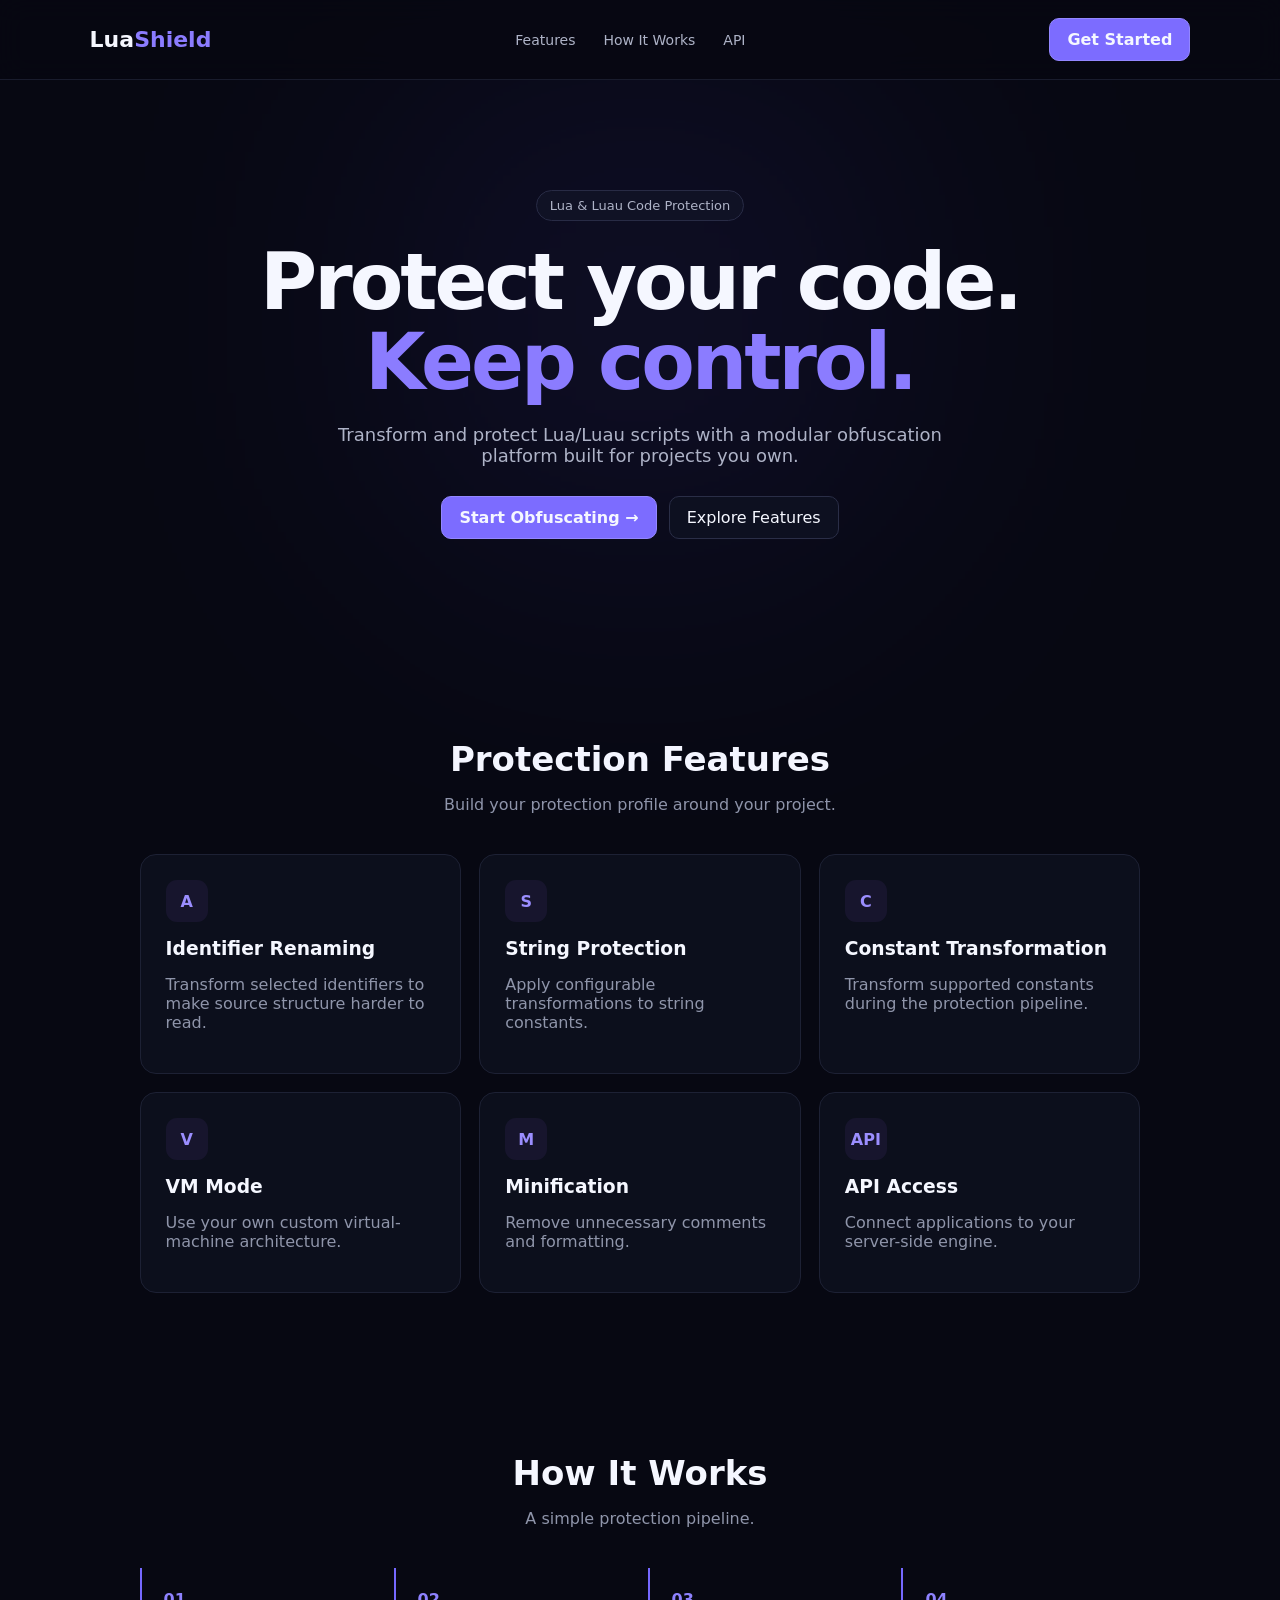
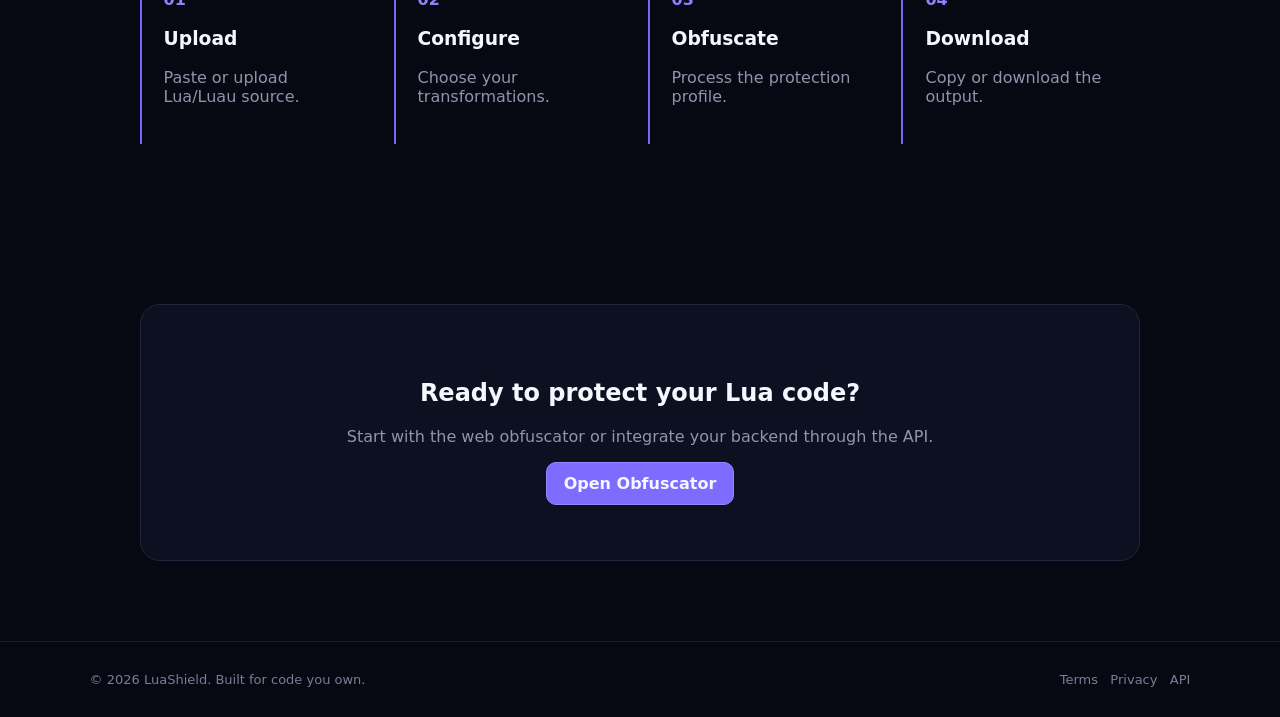
==== index.html @ ad8793cc "Add files via upload" ====
<!doctype html>
<html lang="en">
<head>
<meta charset="UTF-8">
<meta name="viewport" content="width=device-width,initial-scale=1">
<title>LuaShield — Lua/Luau Protection</title>

<style>
* {
  box-sizing: border-box;
}

html {
  scroll-behavior: smooth;
}

body {
  margin: 0;
  background: #070812;
  color: #f5f7ff;
  font-family: Inter, system-ui, sans-serif;
}

a {
  color: inherit;
  text-decoration: none;
}

nav {
  position: fixed;
  top: 0;
  left: 0;
  right: 0;
  z-index: 5;
  display: flex;
  justify-content: space-between;
  align-items: center;
  padding: 18px 7%;
  background: #070812dd;
  backdrop-filter: blur(14px);
  border-bottom: 1px solid #191c2d;
}

.logo {
  font-size: 22px;
  font-weight: 800;
}

.logo span,
h1 span {
  color: #8b7cff;
}

.links {
  display: flex;
  gap: 28px;
  color: #aeb3c7;
  font-size: 14px;
}

.btn {
  display: inline-block;
  padding: 11px 17px;
  border-radius: 10px;
  background: #7c6cff;
  border: 1px solid #9387ff;
  font-weight: 700;
}

.hero {
  text-align: center;
  padding: 190px 7% 120px;
  position: relative;
}

.hero:before {
  content: "";
  position: absolute;
  width: 420px;
  height: 420px;
  left: 50%;
  top: 100px;
  transform: translateX(-50%);
  background: #6655ff;
  filter: blur(150px);
  opacity: .12;
}

.hero > * {
  position: relative;
}

.badge {
  display: inline-block;
  padding: 7px 13px;
  border: 1px solid #282b45;
  border-radius: 999px;
  background: #101225;
  color: #aeb3c7;
  font-size: 13px;
}

h1 {
  font-size: clamp(44px, 7vw, 78px);
  line-height: 1.02;
  letter-spacing: -3px;
  margin: 22px 0;
}

.hero p {
  max-width: 650px;
  margin: 0 auto;
  color: #aeb3c7;
  font-size: 18px;
}

.actions {
  margin-top: 30px;
  display: flex;
  justify-content: center;
  gap: 12px;
  flex-wrap: wrap;
}

.secondary {
  padding: 11px 17px;
  border: 1px solid #2a2e47;
  border-radius: 10px;
  background: #0d1020;
}

section {
  max-width: 1180px;
  margin: auto;
  padding: 80px 7%;
}

.title {
  text-align: center;
  margin-bottom: 40px;
}

.title h2 {
  font-size: 34px;
  margin: 0;
}

.title p,
.card p,
.step p {
  color: #8f95aa;
}

.grid {
  display: grid;
  grid-template-columns: repeat(3, 1fr);
  gap: 18px;
}

.card {
  padding: 25px;
  border: 1px solid #1d2134;
  border-radius: 16px;
  background: #0c0f1c;
}

.icon {
  width: 42px;
  height: 42px;
  display: grid;
  place-items: center;
  border-radius: 11px;
  background: #17152d;
  color: #9b8eff;
  font-weight: 800;
}

.card h3 {
  margin: 16px 0 7px;
}

.steps {
  display: grid;
  grid-template-columns: repeat(4, 1fr);
  gap: 15px;
}

.step {
  padding: 22px;
  border-left: 2px solid #7568ff;
}

.step b {
  color: #8e82ff;
}

.cta {
  text-align: center;
  padding: 55px 25px;
  background: #0d1020;
  border: 1px solid #22263b;
  border-radius: 20px;
}

footer {
  padding: 30px 7%;
  border-top: 1px solid #191c2d;
  color: #777e96;
  display: flex;
  justify-content: space-between;
  font-size: 13px;
}

@media (max-width: 800px) {
  .links {
    display: none;
  }

  .grid,
  .steps {
    grid-template-columns: 1fr;
  }

  footer {
    flex-direction: column;
    gap: 10px;
  }
}
</style>
</head>

<body>

<nav>
  <a class="logo" href="#">
    Lua<span>Shield</span>
  </a>

  <div class="links">
    <a href="#features">Features</a>
    <a href="#how">How It Works</a>
    <a href="#api">API</a>
  </div>

  <a class="btn" href="/obfuscator">
    Get Started
  </a>
</nav>

<main>

<section class="hero">

  <div class="badge">
    Lua &amp; Luau Code Protection
  </div>

  <h1>
    Protect your code.<br>
    <span>Keep control.</span>
  </h1>

  <p>
    Transform and protect Lua/Luau scripts with a modular
    obfuscation platform built for projects you own.
  </p>

  <div class="actions">
    <a class="btn" href="/obfuscator">
      Start Obfuscating →
    </a>

    <a class="secondary" href="#features">
      Explore Features
    </a>
  </div>

</section>


<section id="features">

  <div class="title">
    <h2>Protection Features</h2>
    <p>
      Build your protection profile around your project.
    </p>
  </div>

  <div class="grid">

    <div class="card">
      <div class="icon">A</div>
      <h3>Identifier Renaming</h3>
      <p>
        Transform selected identifiers to make source
        structure harder to read.
      </p>
    </div>

    <div class="card">
      <div class="icon">S</div>
      <h3>String Protection</h3>
      <p>
        Apply configurable transformations to string constants.
      </p>
    </div>

    <div class="card">
      <div class="icon">C</div>
      <h3>Constant Transformation</h3>
      <p>
        Transform supported constants during the protection pipeline.
      </p>
    </div>

    <div class="card">
      <div class="icon">V</div>
      <h3>VM Mode</h3>
      <p>
        Use your own custom virtual-machine architecture.
      </p>
    </div>

    <div class="card">
      <div class="icon">M</div>
      <h3>Minification</h3>
      <p>
        Remove unnecessary comments and formatting.
      </p>
    </div>

    <div class="card">
      <div class="icon">API</div>
      <h3>API Access</h3>
      <p>
        Connect applications to your server-side engine.
      </p>
    </div>

  </div>

</section>


<section id="how">

  <div class="title">
    <h2>How It Works</h2>
    <p>A simple protection pipeline.</p>
  </div>

  <div class="steps">

    <div class="step">
      <b>01</b>
      <h3>Upload</h3>
      <p>Paste or upload Lua/Luau source.</p>
    </div>

    <div class="step">
      <b>02</b>
      <h3>Configure</h3>
      <p>Choose your transformations.</p>
    </div>

    <div class="step">
      <b>03</b>
      <h3>Obfuscate</h3>
      <p>Process the protection profile.</p>
    </div>

    <div class="step">
      <b>04</b>
      <h3>Download</h3>
      <p>Copy or download the output.</p>
    </div>

  </div>

</section>


<section id="api">

  <div class="cta">

    <h2>
      Ready to protect your Lua code?
    </h2>

    <p style="color:#8f95aa">
      Start with the web obfuscator or integrate
      your backend through the API.
    </p>

    <a class="btn" href="/obfuscator">
      Open Obfuscator
    </a>

  </div>

</section>

</main>


<footer>

  <div>
    © 2026 LuaShield. Built for code you own.
  </div>

  <div>
    Terms &nbsp; Privacy &nbsp; API
  </div>

</footer>

</body>
</html>
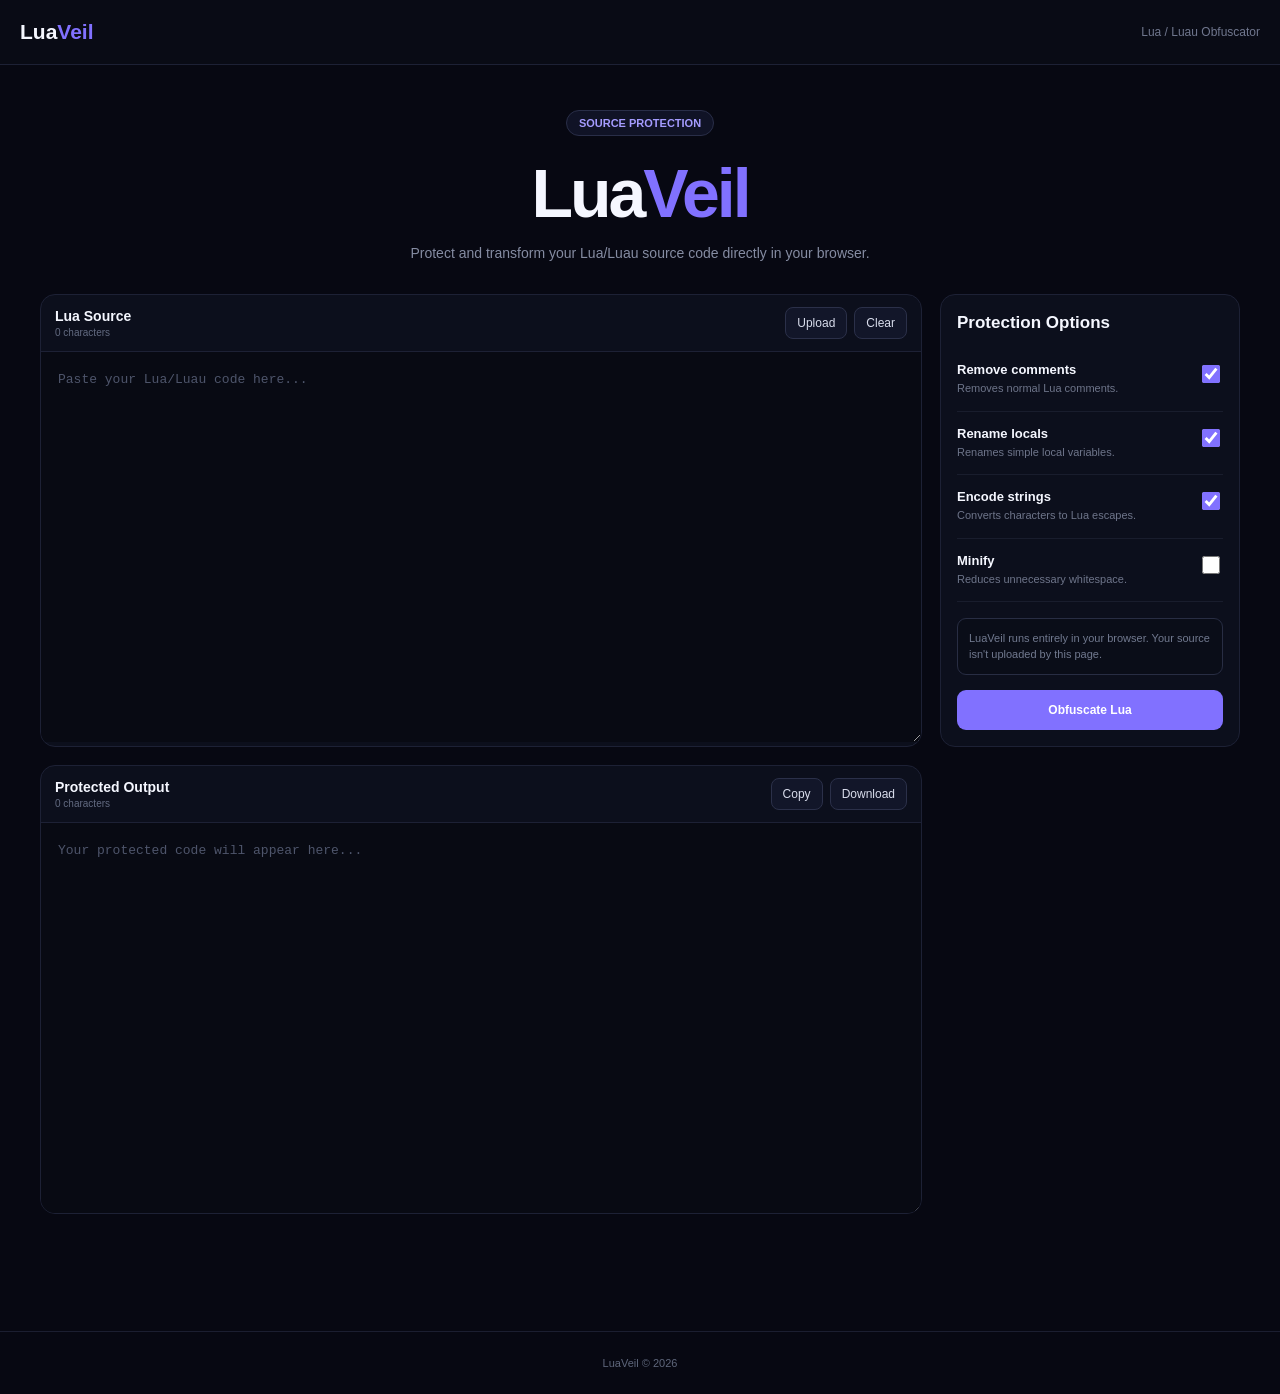
==== commit 1b1b432b: "Update index.html" ====
--- a/index.html
+++ b/index.html
@@ -1,421 +1,610 @@
-<!doctype html>
+<!DOCTYPE html>
 <html lang="en">
 <head>
-<meta charset="UTF-8">
-<meta name="viewport" content="width=device-width,initial-scale=1">
-<title>LuaShield — Lua/Luau Protection</title>
-
-<style>
-* {
-  box-sizing: border-box;
-}
-
-html {
-  scroll-behavior: smooth;
-}
-
-body {
-  margin: 0;
-  background: #070812;
-  color: #f5f7ff;
-  font-family: Inter, system-ui, sans-serif;
-}
-
-a {
-  color: inherit;
-  text-decoration: none;
-}
-
-nav {
-  position: fixed;
-  top: 0;
-  left: 0;
-  right: 0;
-  z-index: 5;
-  display: flex;
-  justify-content: space-between;
-  align-items: center;
-  padding: 18px 7%;
-  background: #070812dd;
-  backdrop-filter: blur(14px);
-  border-bottom: 1px solid #191c2d;
-}
-
-.logo {
-  font-size: 22px;
-  font-weight: 800;
-}
-
-.logo span,
-h1 span {
-  color: #8b7cff;
-}
-
-.links {
-  display: flex;
-  gap: 28px;
-  color: #aeb3c7;
-  font-size: 14px;
-}
-
-.btn {
-  display: inline-block;
-  padding: 11px 17px;
-  border-radius: 10px;
-  background: #7c6cff;
-  border: 1px solid #9387ff;
-  font-weight: 700;
-}
-
-.hero {
-  text-align: center;
-  padding: 190px 7% 120px;
-  position: relative;
-}
-
-.hero:before {
-  content: "";
-  position: absolute;
-  width: 420px;
-  height: 420px;
-  left: 50%;
-  top: 100px;
-  transform: translateX(-50%);
-  background: #6655ff;
-  filter: blur(150px);
-  opacity: .12;
-}
-
-.hero > * {
-  position: relative;
-}
-
-.badge {
-  display: inline-block;
-  padding: 7px 13px;
-  border: 1px solid #282b45;
-  border-radius: 999px;
-  background: #101225;
-  color: #aeb3c7;
-  font-size: 13px;
-}
-
-h1 {
-  font-size: clamp(44px, 7vw, 78px);
-  line-height: 1.02;
-  letter-spacing: -3px;
-  margin: 22px 0;
-}
-
-.hero p {
-  max-width: 650px;
-  margin: 0 auto;
-  color: #aeb3c7;
-  font-size: 18px;
-}
-
-.actions {
-  margin-top: 30px;
-  display: flex;
-  justify-content: center;
-  gap: 12px;
-  flex-wrap: wrap;
-}
-
-.secondary {
-  padding: 11px 17px;
-  border: 1px solid #2a2e47;
-  border-radius: 10px;
-  background: #0d1020;
-}
-
-section {
-  max-width: 1180px;
-  margin: auto;
-  padding: 80px 7%;
-}
-
-.title {
-  text-align: center;
-  margin-bottom: 40px;
-}
-
-.title h2 {
-  font-size: 34px;
-  margin: 0;
-}
-
-.title p,
-.card p,
-.step p {
-  color: #8f95aa;
-}
-
-.grid {
-  display: grid;
-  grid-template-columns: repeat(3, 1fr);
-  gap: 18px;
-}
-
-.card {
-  padding: 25px;
-  border: 1px solid #1d2134;
-  border-radius: 16px;
-  background: #0c0f1c;
-}
-
-.icon {
-  width: 42px;
-  height: 42px;
-  display: grid;
-  place-items: center;
-  border-radius: 11px;
-  background: #17152d;
-  color: #9b8eff;
-  font-weight: 800;
-}
-
-.card h3 {
-  margin: 16px 0 7px;
-}
-
-.steps {
-  display: grid;
-  grid-template-columns: repeat(4, 1fr);
-  gap: 15px;
-}
-
-.step {
-  padding: 22px;
-  border-left: 2px solid #7568ff;
-}
-
-.step b {
-  color: #8e82ff;
-}
-
-.cta {
-  text-align: center;
-  padding: 55px 25px;
-  background: #0d1020;
-  border: 1px solid #22263b;
-  border-radius: 20px;
-}
-
-footer {
-  padding: 30px 7%;
-  border-top: 1px solid #191c2d;
-  color: #777e96;
-  display: flex;
-  justify-content: space-between;
-  font-size: 13px;
-}
-
-@media (max-width: 800px) {
-  .links {
-    display: none;
-  }
-
-  .grid,
-  .steps {
-    grid-template-columns: 1fr;
-  }
-
-  footer {
-    flex-direction: column;
-    gap: 10px;
-  }
-}
-</style>
+    <meta charset="UTF-8">
+    <meta name="viewport" content="width=device-width, initial-scale=1.0">
+
+    <title>LuaVeil — Lua Obfuscator</title>
+
+    <style>
+        * {
+            box-sizing: border-box;
+        }
+
+        body {
+            margin: 0;
+            background: #070812;
+            color: #f5f7ff;
+            font-family: Arial, sans-serif;
+        }
+
+        button,
+        textarea,
+        input {
+            font: inherit;
+        }
+
+        .nav {
+            height: 65px;
+            padding: 0 20px;
+
+            display: flex;
+            align-items: center;
+            justify-content: space-between;
+
+            border-bottom: 1px solid #1d2135;
+            background: #090b15;
+        }
+
+        .logo {
+            font-size: 21px;
+            font-weight: bold;
+        }
+
+        .logo span {
+            color: #8171ff;
+        }
+
+        .version {
+            color: #70778e;
+            font-size: 12px;
+        }
+
+        .container {
+            width: min(1200px, calc(100% - 30px));
+            margin: auto;
+            padding: 45px 0;
+        }
+
+        .hero {
+            text-align: center;
+            margin-bottom: 30px;
+        }
+
+        .badge {
+            display: inline-block;
+            padding: 6px 12px;
+
+            border: 1px solid #292e48;
+            border-radius: 999px;
+
+            color: #a59cff;
+            background: #101326;
+
+            font-size: 11px;
+            font-weight: bold;
+        }
+
+        h1 {
+            margin: 18px 0 10px;
+
+            font-size: clamp(40px, 8vw, 68px);
+            letter-spacing: -3px;
+        }
+
+        h1 span {
+            color: #8171ff;
+        }
+
+        .hero p {
+            max-width: 620px;
+            margin: auto;
+
+            color: #858ca2;
+            font-size: 14px;
+            line-height: 1.6;
+        }
+
+        .grid {
+            display: grid;
+            grid-template-columns: 1fr 300px;
+            gap: 18px;
+        }
+
+        .card {
+            overflow: hidden;
+
+            border: 1px solid #1d2135;
+            border-radius: 15px;
+
+            background: #0c0f1c;
+        }
+
+        .card-header {
+            min-height: 57px;
+            padding: 12px 14px;
+
+            display: flex;
+            align-items: center;
+            justify-content: space-between;
+            gap: 10px;
+
+            border-bottom: 1px solid #1d2135;
+        }
+
+        .title {
+            font-size: 14px;
+            font-weight: bold;
+        }
+
+        .counter {
+            margin-top: 3px;
+
+            color: #626a80;
+            font-size: 10px;
+        }
+
+        .buttons {
+            display: flex;
+            gap: 7px;
+        }
+
+        button,
+        .upload {
+            padding: 8px 11px;
+
+            border: 1px solid #2b3049;
+            border-radius: 8px;
+
+            background: #121629;
+            color: #d9ddec;
+
+            cursor: pointer;
+            font-size: 12px;
+        }
+
+        button:hover,
+        .upload:hover {
+            background: #191d32;
+        }
+
+        .primary {
+            width: 100%;
+
+            margin-top: 15px;
+            padding: 13px;
+
+            border: 0;
+            border-radius: 9px;
+
+            background: #8171ff;
+            color: white;
+
+            font-weight: bold;
+        }
+
+        .primary:hover {
+            background: #9183ff;
+        }
+
+        .primary:disabled {
+            opacity: .5;
+            cursor: wait;
+        }
+
+        textarea {
+            display: block;
+
+            width: 100%;
+            min-height: 390px;
+
+            padding: 17px;
+
+            border: 0;
+            outline: 0;
+
+            resize: vertical;
+
+            background: #080a13;
+            color: #dfe3ef;
+
+            font-family: monospace;
+            font-size: 13px;
+            line-height: 1.65;
+        }
+
+        textarea::placeholder {
+            color: #4e556b;
+        }
+
+        #output {
+            color: #c2c7d8;
+        }
+
+        .settings {
+            padding: 16px;
+        }
+
+        .settings h2 {
+            margin: 2px 0 15px;
+            font-size: 17px;
+        }
+
+        .option {
+            display: flex;
+            justify-content: space-between;
+            gap: 12px;
+
+            padding: 14px 0;
+
+            border-bottom: 1px solid #191d2d;
+
+            cursor: pointer;
+        }
+
+        .option strong {
+            display: block;
+            font-size: 13px;
+        }
+
+        .option small {
+            display: block;
+
+            margin-top: 4px;
+
+            color: #6e758a;
+            font-size: 11px;
+            line-height: 1.4;
+        }
+
+        .option input {
+            width: 18px;
+            height: 18px;
+
+            accent-color: #8171ff;
+        }
+
+        .notice {
+            margin-top: 16px;
+            padding: 11px;
+
+            border: 1px solid #282d43;
+            border-radius: 9px;
+
+            color: #71798f;
+            background: #0a0d18;
+
+            font-size: 11px;
+            line-height: 1.5;
+        }
+
+        .status {
+            min-height: 22px;
+
+            margin-top: 15px;
+
+            text-align: center;
+
+            color: #727a90;
+            font-size: 12px;
+        }
+
+        .success {
+            color: #69d99a;
+        }
+
+        .error {
+            color: #ff7070;
+        }
+
+        .loading {
+            color: #a49aff;
+        }
+
+        .footer {
+            margin-top: 35px;
+            padding: 25px;
+
+            border-top: 1px solid #1b1e30;
+
+            text-align: center;
+
+            color: #5e667b;
+            font-size: 11px;
+        }
+
+        @media (max-width: 850px) {
+            .grid {
+                grid-template-columns: 1fr;
+            }
+
+            textarea {
+                min-height: 300px;
+            }
+        }
+
+        @media (max-width: 500px) {
+            .container {
+                width: calc(100% - 20px);
+                padding-top: 30px;
+            }
+
+            .card-header {
+                align-items: flex-start;
+                flex-direction: column;
+            }
+
+            .buttons {
+                width: 100%;
+            }
+
+            .buttons button,
+            .upload {
+                flex: 1;
+                text-align: center;
+            }
+        }
+    </style>
 </head>
 
 <body>
 
-<nav>
-  <a class="logo" href="#">
-    Lua<span>Shield</span>
-  </a>
-
-  <div class="links">
-    <a href="#features">Features</a>
-    <a href="#how">How It Works</a>
-    <a href="#api">API</a>
-  </div>
-
-  <a class="btn" href="/obfuscator">
-    Get Started
-  </a>
+<nav class="nav">
+    <div class="logo">
+        Lua<span>Veil</span>
+    </div>
+
+    <div class="version">
+        Lua / Luau Obfuscator
+    </div>
 </nav>
 
-<main>
-
-<section class="hero">
-
-  <div class="badge">
-    Lua &amp; Luau Code Protection
-  </div>
-
-  <h1>
-    Protect your code.<br>
-    <span>Keep control.</span>
-  </h1>
-
-  <p>
-    Transform and protect Lua/Luau scripts with a modular
-    obfuscation platform built for projects you own.
-  </p>
-
-  <div class="actions">
-    <a class="btn" href="/obfuscator">
-      Start Obfuscating →
-    </a>
-
-    <a class="secondary" href="#features">
-      Explore Features
-    </a>
-  </div>
-
-</section>
-
-
-<section id="features">
-
-  <div class="title">
-    <h2>Protection Features</h2>
-    <p>
-      Build your protection profile around your project.
-    </p>
-  </div>
-
-  <div class="grid">
-
-    <div class="card">
-      <div class="icon">A</div>
-      <h3>Identifier Renaming</h3>
-      <p>
-        Transform selected identifiers to make source
-        structure harder to read.
-      </p>
+
+<main class="container">
+
+    <section class="hero">
+        <div class="badge">
+            SOURCE PROTECTION
+        </div>
+
+        <h1>
+            Lua<span>Veil</span>
+        </h1>
+
+        <p>
+            Protect and transform your Lua/Luau source code
+            directly in your browser.
+        </p>
+    </section>
+
+
+    <div class="grid">
+
+        <!-- INPUT -->
+
+        <section class="card">
+
+            <div class="card-header">
+                <div>
+                    <div class="title">
+                        Lua Source
+                    </div>
+
+                    <div
+                        class="counter"
+                        id="inputCounter"
+                    >
+                        0 characters
+                    </div>
+                </div>
+
+                <div class="buttons">
+
+                    <label
+                        class="upload"
+                        for="fileInput"
+                    >
+                        Upload
+                    </label>
+
+                    <input
+                        id="fileInput"
+                        type="file"
+                        accept=".lua,.luau,.txt"
+                        hidden
+                    >
+
+                    <button
+                        id="clearBtn"
+                        type="button"
+                    >
+                        Clear
+                    </button>
+
+                </div>
+            </div>
+
+
+            <textarea
+                id="source"
+                spellcheck="false"
+                autocomplete="off"
+                autocapitalize="off"
+                placeholder="Paste your Lua/Luau code here..."
+            ></textarea>
+
+        </section>
+
+
+        <!-- SETTINGS -->
+
+        <aside class="card">
+
+            <div class="settings">
+
+                <h2>
+                    Protection Options
+                </h2>
+
+
+                <label class="option">
+
+                    <div>
+                        <strong>
+                            Remove comments
+                        </strong>
+
+                        <small>
+                            Removes normal Lua comments.
+                        </small>
+                    </div>
+
+                    <input
+                        id="removeComments"
+                        type="checkbox"
+                        checked
+                    >
+
+                </label>
+
+
+                <label class="option">
+
+                    <div>
+                        <strong>
+                            Rename locals
+                        </strong>
+
+                        <small>
+                            Renames simple local variables.
+                        </small>
+                    </div>
+
+                    <input
+                        id="renameLocals"
+                        type="checkbox"
+                        checked
+                    >
+
+                </label>
+
+
+                <label class="option">
+
+                    <div>
+                        <strong>
+                            Encode strings
+                        </strong>
+
+                        <small>
+                            Converts characters to Lua escapes.
+                        </small>
+                    </div>
+
+                    <input
+                        id="encodeStrings"
+                        type="checkbox"
+                        checked
+                    >
+
+                </label>
+
+
+                <label class="option">
+
+                    <div>
+                        <strong>
+                            Minify
+                        </strong>
+
+                        <small>
+                            Reduces unnecessary whitespace.
+                        </small>
+                    </div>
+
+                    <input
+                        id="minify"
+                        type="checkbox"
+                    >
+
+                </label>
+
+
+                <div class="notice">
+                    LuaVeil runs entirely in your browser.
+                    Your source isn't uploaded by this page.
+                </div>
+
+
+                <button
+                    id="obfuscateBtn"
+                    class="primary"
+                    type="button"
+                >
+                    Obfuscate Lua
+                </button>
+
+            </div>
+
+        </aside>
+
+
+        <!-- OUTPUT -->
+
+        <section class="card">
+
+            <div class="card-header">
+
+                <div>
+                    <div class="title">
+                        Protected Output
+                    </div>
+
+                    <div
+                        class="counter"
+                        id="outputCounter"
+                    >
+                        0 characters
+                    </div>
+                </div>
+
+                <div class="buttons">
+
+                    <button
+                        id="copyBtn"
+                        type="button"
+                    >
+                        Copy
+                    </button>
+
+                    <button
+                        id="downloadBtn"
+                        type="button"
+                    >
+                        Download
+                    </button>
+
+                </div>
+
+            </div>
+
+
+            <textarea
+                id="output"
+                readonly
+                spellcheck="false"
+                placeholder="Your protected code will appear here..."
+            ></textarea>
+
+        </section>
+
     </div>
 
-    <div class="card">
-      <div class="icon">S</div>
-      <h3>String Protection</h3>
-      <p>
-        Apply configurable transformations to string constants.
-      </p>
-    </div>
-
-    <div class="card">
-      <div class="icon">C</div>
-      <h3>Constant Transformation</h3>
-      <p>
-        Transform supported constants during the protection pipeline.
-      </p>
-    </div>
-
-    <div class="card">
-      <div class="icon">V</div>
-      <h3>VM Mode</h3>
-      <p>
-        Use your own custom virtual-machine architecture.
-      </p>
-    </div>
-
-    <div class="card">
-      <div class="icon">M</div>
-      <h3>Minification</h3>
-      <p>
-        Remove unnecessary comments and formatting.
-      </p>
-    </div>
-
-    <div class="card">
-      <div class="icon">API</div>
-      <h3>API Access</h3>
-      <p>
-        Connect applications to your server-side engine.
-      </p>
-    </div>
-
-  </div>
-
-</section>
-
-
-<section id="how">
-
-  <div class="title">
-    <h2>How It Works</h2>
-    <p>A simple protection pipeline.</p>
-  </div>
-
-  <div class="steps">
-
-    <div class="step">
-      <b>01</b>
-      <h3>Upload</h3>
-      <p>Paste or upload Lua/Luau source.</p>
-    </div>
-
-    <div class="step">
-      <b>02</b>
-      <h3>Configure</h3>
-      <p>Choose your transformations.</p>
-    </div>
-
-    <div class="step">
-      <b>03</b>
-      <h3>Obfuscate</h3>
-      <p>Process the protection profile.</p>
-    </div>
-
-    <div class="step">
-      <b>04</b>
-      <h3>Download</h3>
-      <p>Copy or download the output.</p>
-    </div>
-
-  </div>
-
-</section>
-
-
-<section id="api">
-
-  <div class="cta">
-
-    <h2>
-      Ready to protect your Lua code?
-    </h2>
-
-    <p style="color:#8f95aa">
-      Start with the web obfuscator or integrate
-      your backend through the API.
-    </p>
-
-    <a class="btn" href="/obfuscator">
-      Open Obfuscator
-    </a>
-
-  </div>
-
-</section>
+
+    <div
+        id="status"
+        class="status"
+    ></div>
 
 </main>
 
 
-<footer>
-
-  <div>
-    © 2026 LuaShield. Built for code you own.
-  </div>
-
-  <div>
-    Terms &nbsp; Privacy &nbsp; API
-  </div>
-
+<footer class="footer">
+    LuaVeil © 2026
 </footer>
 
+
+<script src="./script.js"></script>
+
 </body>
-</html>+</html>
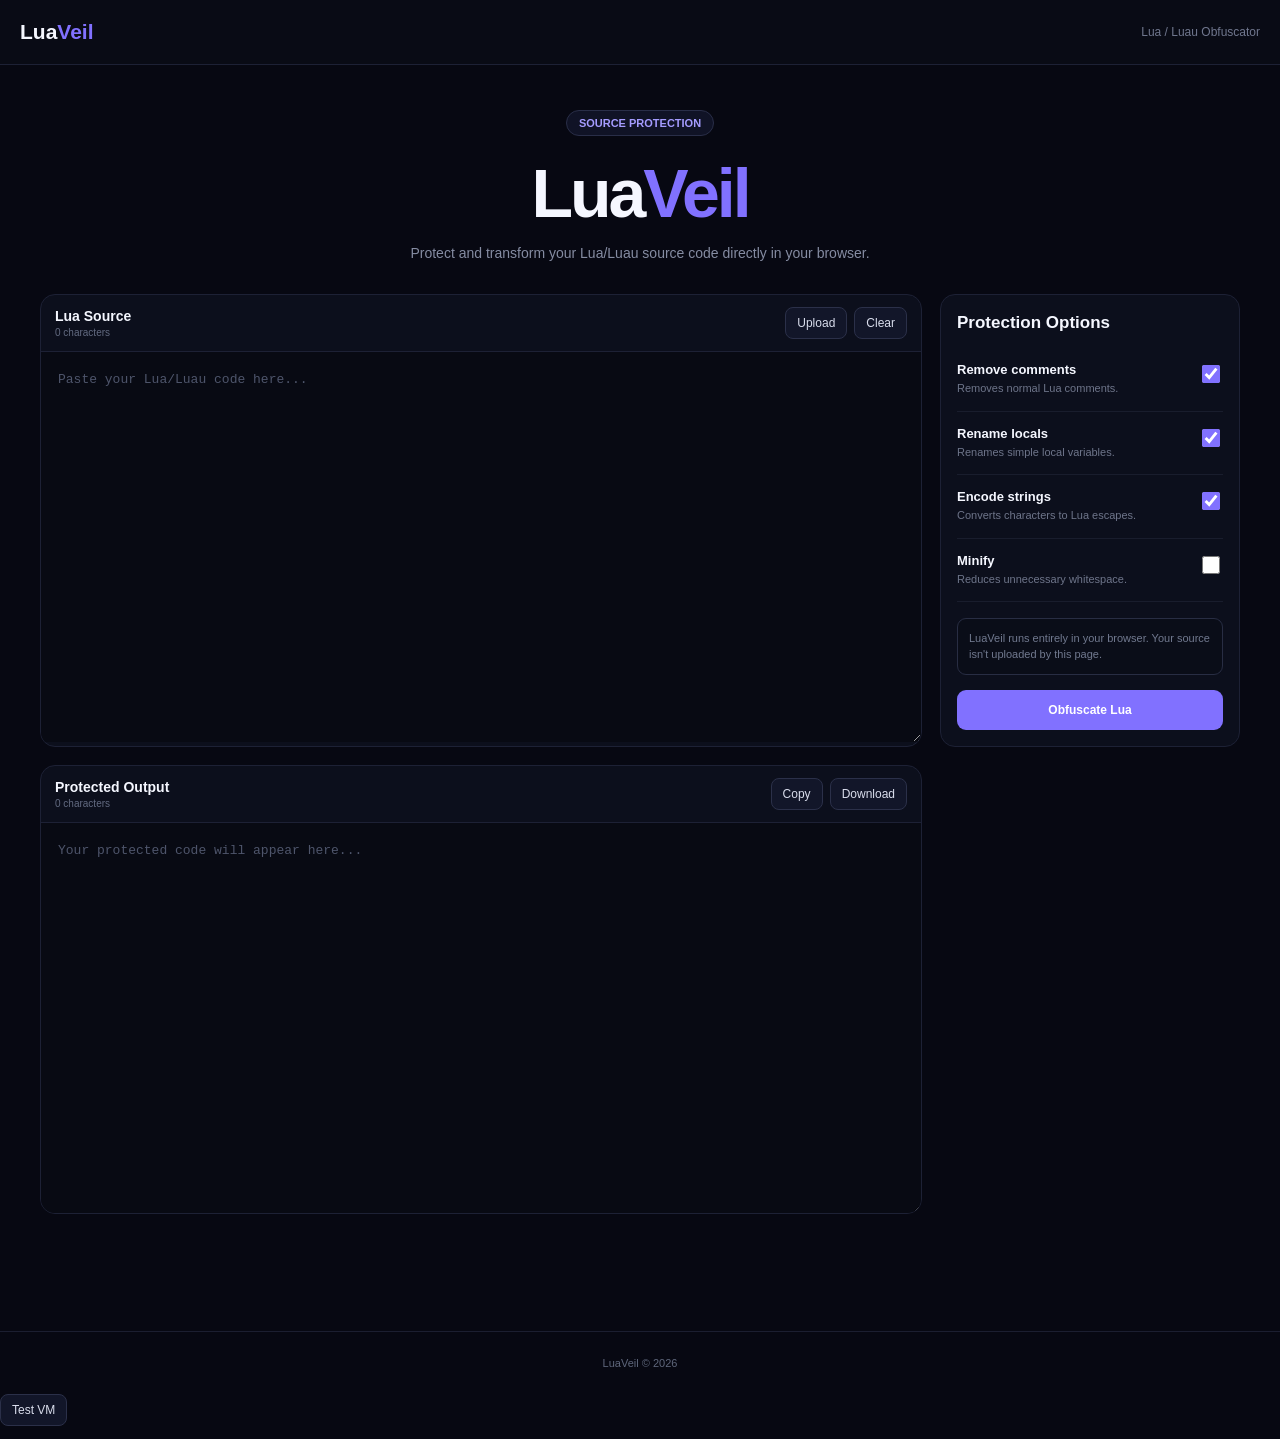
==== commit 4d030697: "Remove duplicate script tags in index.html Removed duplicate script tags for vm.js, compiler.js, and" ====
--- a/index.html
+++ b/index.html
@@ -602,8 +602,18 @@
 <footer class="footer">
     LuaVeil © 2026
 </footer>
-
-
+<button id="vmTestButton">
+    Test VM
+</button>
+
+<pre id="vmTestOutput"></pre>
+
+<script src="vm.js"></script>
+<script src="compiler.js"></script>
+<script src="script.js"></script>    
+
+<script src="vm.js"></script>
+<script src="compiler.js"></script>
 <script src="./script.js"></script>
 
 </body>
